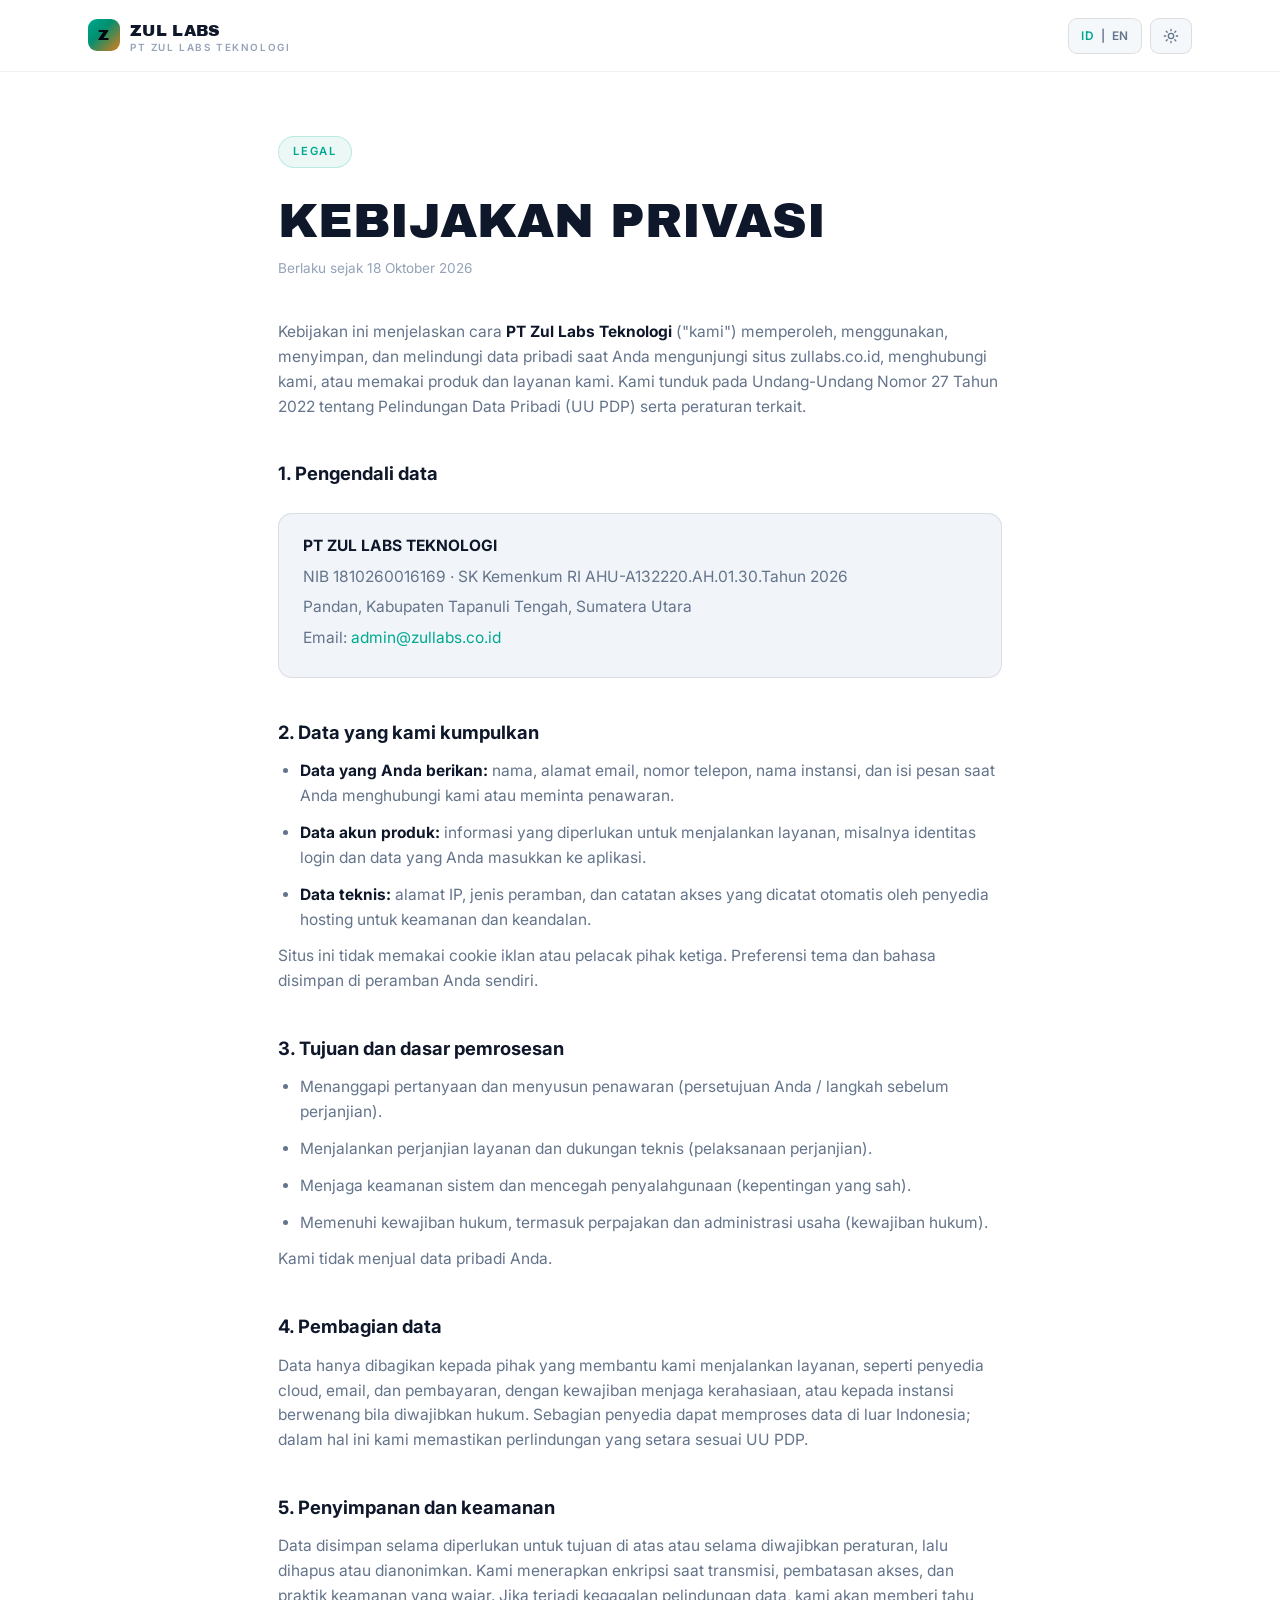
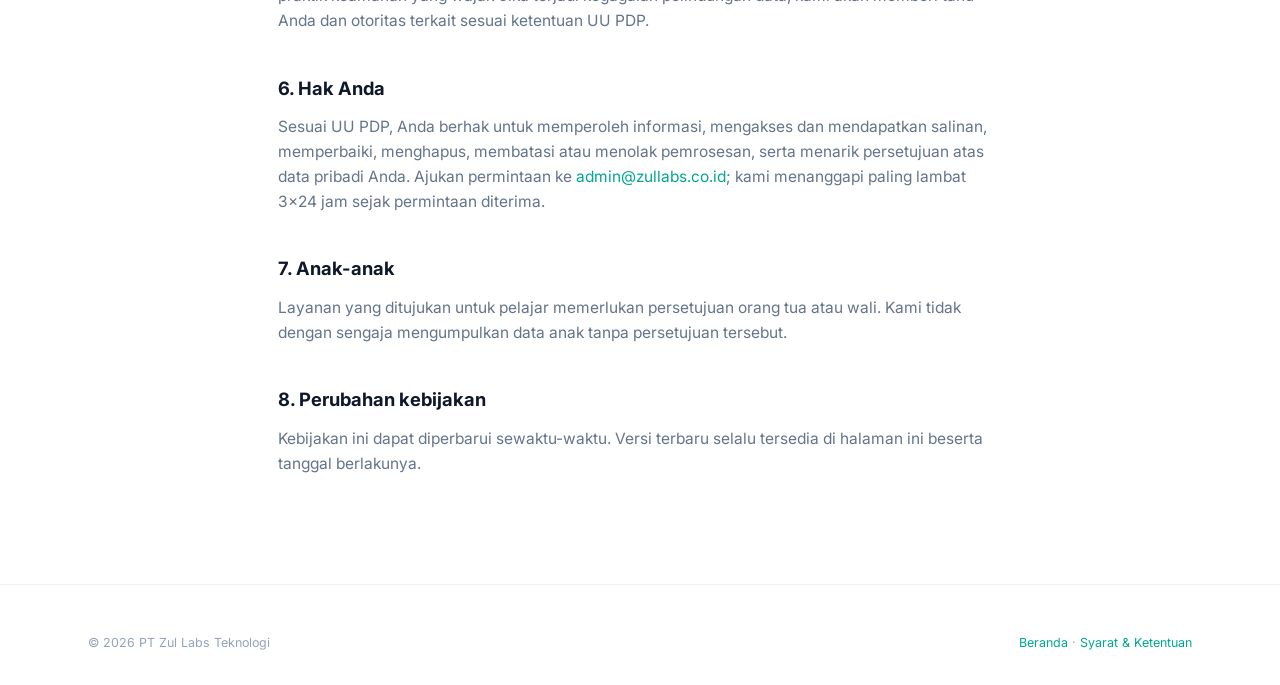
==== kebijakan-privasi.html @ 1d4d6864 "Situs resmi PT Zul Labs Teknologi (zullabs.co.id) Co-Authored-By: Claude Opus 5.5 <noreply@anthropic" ====
<!doctype html>
<html lang="id">
<head>
<meta charset="utf-8">
<meta name="viewport" content="width=device-width,initial-scale=1">
<title>Kebijakan Privasi — PT Zul Labs Teknologi</title>
<meta name="description" content="Kebijakan privasi PT Zul Labs Teknologi: data yang kami kumpulkan, cara penggunaan, dan hak Anda sesuai UU No. 27 Tahun 2022 tentang Pelindungan Data Pribadi.">
<link rel="canonical" href="https://zullabs.co.id/kebijakan-privasi.html">
<meta name="theme-color" content="#030711">
<link rel="icon" href="assets/favicon.svg" type="image/svg+xml">
<link rel="preconnect" href="https://fonts.googleapis.com">
<link rel="preconnect" href="https://fonts.gstatic.com" crossorigin>
<link rel="stylesheet" href="https://fonts.googleapis.com/css2?family=Archivo+Black&family=Inter:wght@300;400;500;600;700&display=swap">
<link rel="stylesheet" href="assets/styles.css">
</head>
<body>
<header class="nav">
  <div class="wrap">
    <a class="brand" href="./"><span class="brand-mark" aria-hidden="true">Z</span><span>Zul Labs<small>PT Zul Labs Teknologi</small></span></a>
    <div class="nav-tools">
      <button class="pill-btn" id="langBtn" type="button" aria-label="Ganti bahasa / Switch language"><span class="on">ID</span>|<span>EN</span></button>
      <button class="pill-btn" id="themeBtn" type="button" aria-label="Ganti tema terang/gelap"><svg viewBox="0 0 24 24" fill="none" stroke="currentColor" stroke-width="2" stroke-linecap="round"><circle cx="12" cy="12" r="4"/><path d="M12 2v2M12 20v2M4.9 4.9l1.4 1.4M17.7 17.7l1.4 1.4M2 12h2M20 12h2M4.9 19.1l1.4-1.4M17.7 6.3l1.4-1.4"/></svg></button>
    </div>
  </div>
</header>

<main class="doc">
  <div class="wrap">
    <article class="lang-block" lang="id">
      <div class="sh-label">Legal</div>
      <h1>Kebijakan Privasi</h1>
      <p class="meta">Berlaku sejak 18 Oktober 2026</p>

      <p>Kebijakan ini menjelaskan cara <strong>PT Zul Labs Teknologi</strong> ("kami") memperoleh, menggunakan, menyimpan, dan melindungi data pribadi saat Anda mengunjungi situs zullabs.co.id, menghubungi kami, atau memakai produk dan layanan kami. Kami tunduk pada Undang-Undang Nomor 27 Tahun 2022 tentang Pelindungan Data Pribadi (UU PDP) serta peraturan terkait.</p>

      <h2>1. Pengendali data</h2>
      <div class="box">
        <p><strong>PT ZUL LABS TEKNOLOGI</strong></p>
        <p>NIB 1810260016169 · SK Kemenkum RI AHU-A132220.AH.01.30.Tahun 2026</p>
        <p>Pandan, Kabupaten Tapanuli Tengah, Sumatera Utara</p>
        <p>Email: <a href="mailto:admin@zullabs.co.id">admin@zullabs.co.id</a></p>
      </div>

      <h2>2. Data yang kami kumpulkan</h2>
      <ul>
        <li><strong>Data yang Anda berikan:</strong> nama, alamat email, nomor telepon, nama instansi, dan isi pesan saat Anda menghubungi kami atau meminta penawaran.</li>
        <li><strong>Data akun produk:</strong> informasi yang diperlukan untuk menjalankan layanan, misalnya identitas login dan data yang Anda masukkan ke aplikasi.</li>
        <li><strong>Data teknis:</strong> alamat IP, jenis peramban, dan catatan akses yang dicatat otomatis oleh penyedia hosting untuk keamanan dan keandalan.</li>
      </ul>
      <p>Situs ini tidak memakai cookie iklan atau pelacak pihak ketiga. Preferensi tema dan bahasa disimpan di peramban Anda sendiri.</p>

      <h2>3. Tujuan dan dasar pemrosesan</h2>
      <ul>
        <li>Menanggapi pertanyaan dan menyusun penawaran (persetujuan Anda / langkah sebelum perjanjian).</li>
        <li>Menjalankan perjanjian layanan dan dukungan teknis (pelaksanaan perjanjian).</li>
        <li>Menjaga keamanan sistem dan mencegah penyalahgunaan (kepentingan yang sah).</li>
        <li>Memenuhi kewajiban hukum, termasuk perpajakan dan administrasi usaha (kewajiban hukum).</li>
      </ul>
      <p>Kami tidak menjual data pribadi Anda.</p>

      <h2>4. Pembagian data</h2>
      <p>Data hanya dibagikan kepada pihak yang membantu kami menjalankan layanan, seperti penyedia cloud, email, dan pembayaran, dengan kewajiban menjaga kerahasiaan, atau kepada instansi berwenang bila diwajibkan hukum. Sebagian penyedia dapat memproses data di luar Indonesia; dalam hal ini kami memastikan perlindungan yang setara sesuai UU PDP.</p>

      <h2>5. Penyimpanan dan keamanan</h2>
      <p>Data disimpan selama diperlukan untuk tujuan di atas atau selama diwajibkan peraturan, lalu dihapus atau dianonimkan. Kami menerapkan enkripsi saat transmisi, pembatasan akses, dan praktik keamanan yang wajar. Jika terjadi kegagalan pelindungan data, kami akan memberi tahu Anda dan otoritas terkait sesuai ketentuan UU PDP.</p>

      <h2>6. Hak Anda</h2>
      <p>Sesuai UU PDP, Anda berhak untuk memperoleh informasi, mengakses dan mendapatkan salinan, memperbaiki, menghapus, membatasi atau menolak pemrosesan, serta menarik persetujuan atas data pribadi Anda. Ajukan permintaan ke <a href="mailto:admin@zullabs.co.id">admin@zullabs.co.id</a>; kami menanggapi paling lambat 3×24 jam sejak permintaan diterima.</p>

      <h2>7. Anak-anak</h2>
      <p>Layanan yang ditujukan untuk pelajar memerlukan persetujuan orang tua atau wali. Kami tidak dengan sengaja mengumpulkan data anak tanpa persetujuan tersebut.</p>

      <h2>8. Perubahan kebijakan</h2>
      <p>Kebijakan ini dapat diperbarui sewaktu-waktu. Versi terbaru selalu tersedia di halaman ini beserta tanggal berlakunya.</p>
    </article>

    <article class="lang-block" lang="en" hidden>
      <div class="sh-label">Legal</div>
      <h1>Privacy Policy</h1>
      <p class="meta">Effective 18 October 2026</p>

      <p>This policy explains how <strong>PT Zul Labs Teknologi</strong> ("we") collects, uses, stores, and protects personal data when you visit zullabs.co.id, contact us, or use our products and services. We comply with Indonesian Law No. 27 of 2022 on Personal Data Protection (PDP Law) and related regulations. The Indonesian version prevails in case of any difference.</p>

      <h2>1. Data controller</h2>
      <div class="box">
        <p><strong>PT ZUL LABS TEKNOLOGI</strong></p>
        <p>Business ID (NIB) 1810260016169 · Ministry of Law decree AHU-A132220.AH.01.30.Tahun 2026</p>
        <p>Pandan, Central Tapanuli, North Sumatra, Indonesia</p>
        <p>Email: <a href="mailto:admin@zullabs.co.id">admin@zullabs.co.id</a></p>
      </div>

      <h2>2. Data we collect</h2>
      <ul>
        <li><strong>Data you provide:</strong> name, email, phone number, organization, and message content when you contact us or request a quote.</li>
        <li><strong>Product account data:</strong> information needed to operate a service, such as login identity and data you enter into an app.</li>
        <li><strong>Technical data:</strong> IP address, browser type, and access logs recorded automatically by our hosting provider for security and reliability.</li>
      </ul>
      <p>This site uses no advertising cookies or third-party trackers. Theme and language preferences are stored in your own browser.</p>

      <h2>3. Purposes and legal bases</h2>
      <ul>
        <li>Responding to enquiries and preparing quotes (consent / pre-contract steps).</li>
        <li>Performing service agreements and technical support (contract).</li>
        <li>Keeping systems secure and preventing abuse (legitimate interest).</li>
        <li>Meeting legal obligations, including tax and business administration (legal obligation).</li>
      </ul>
      <p>We do not sell your personal data.</p>

      <h2>4. Sharing</h2>
      <p>We share data only with providers that help us run our services, such as cloud, email, and payment providers bound by confidentiality, or with authorities when required by law. Some providers may process data outside Indonesia; where they do, we ensure equivalent protection as required by the PDP Law.</p>

      <h2>5. Retention and security</h2>
      <p>We keep data only as long as needed for the purposes above or as required by law, then delete or anonymize it. We use encryption in transit, access controls, and reasonable security practices. If a personal data breach occurs, we will notify you and the relevant authority as required by the PDP Law.</p>

      <h2>6. Your rights</h2>
      <p>Under the PDP Law you may request information about, access and copy, correct, delete, restrict or object to processing of, and withdraw consent for your personal data. Send requests to <a href="mailto:admin@zullabs.co.id">admin@zullabs.co.id</a>; we respond within 3×24 hours of receipt.</p>

      <h2>7. Children</h2>
      <p>Services intended for students require consent from a parent or guardian. We do not knowingly collect children's data without that consent.</p>

      <h2>8. Changes</h2>
      <p>We may update this policy from time to time. The latest version and its effective date are always on this page.</p>
    </article>
  </div>
</main>

<footer class="footer">
  <div class="wrap">
    <div class="footer-bottom" style="margin-top:0;border-top:0;padding-top:0">
      <span>© <span id="year">2026</span> PT Zul Labs Teknologi</span>
      <span><a href="./">Beranda</a> · <a href="syarat-ketentuan.html">Syarat & Ketentuan</a></span>
    </div>
  </div>
</footer>
<script src="assets/site.js"></script>
</body>
</html>
---- assets/styles.css ----
/* PT Zul Labs Teknologi — Zul Labs UI */
:root{
  --bg:#030711;--bg-soft:#0b1121;--surface:#1e293b;--surface-glass:rgba(30,41,59,.5);
  --border:rgba(255,255,255,.06);--border-2:rgba(255,255,255,.1);--border-3:rgba(255,255,255,.15);
  --text:#f8fafc;--text-2:#94a3b8;--text-3:#64748b;
  --teal:#00e5c7;--teal-g:rgba(0,229,199,.1);--teal-glow:rgba(0,229,199,.25);
  --amber:#ff9e4a;--amber-g:rgba(255,158,74,.08);
  --gradient:linear-gradient(135deg,#00e5c7 0%,#00c4a8 40%,#ff9e4a 100%);
  --nav-bg:rgba(3,7,17,.6);
  --f-display:'Archivo Black',Impact,sans-serif;--f-body:'Inter',system-ui,sans-serif;
  --max-w:1200px;--nav-h:72px;
  color-scheme:dark;
}
@media(prefers-color-scheme:light){
  :root:not([data-theme="dark"]){
    --bg:#fff;--bg-soft:#f1f5f9;--surface:#e2e8f0;--surface-glass:rgba(241,245,249,.7);
    --border:rgba(0,0,0,.06);--border-2:rgba(0,0,0,.1);--border-3:rgba(0,0,0,.14);
    --text:#0f172a;--text-2:#64748b;--text-3:#94a3b8;
    --teal:#00a890;--teal-g:rgba(0,168,144,.08);--teal-glow:rgba(0,168,144,.2);
    --amber:#e07a18;--amber-g:rgba(224,122,24,.08);
    --gradient:linear-gradient(135deg,#00a890 0%,#009070 40%,#e07a18 100%);
    --nav-bg:rgba(255,255,255,.7);color-scheme:light;
  }
}
:root[data-theme="light"]{
  --bg:#fff;--bg-soft:#f1f5f9;--surface:#e2e8f0;--surface-glass:rgba(241,245,249,.7);
  --border:rgba(0,0,0,.06);--border-2:rgba(0,0,0,.1);--border-3:rgba(0,0,0,.14);
  --text:#0f172a;--text-2:#64748b;--text-3:#94a3b8;
  --teal:#00a890;--teal-g:rgba(0,168,144,.08);--teal-glow:rgba(0,168,144,.2);
  --amber:#e07a18;--amber-g:rgba(224,122,24,.08);
  --gradient:linear-gradient(135deg,#00a890 0%,#009070 40%,#e07a18 100%);
  --nav-bg:rgba(255,255,255,.7);color-scheme:light;
}

*,*::before,*::after{box-sizing:border-box;margin:0;padding:0}
html{scroll-behavior:smooth;scroll-padding-top:calc(var(--nav-h) + 16px)}
body{background:var(--bg);color:var(--text);font-family:var(--f-body);line-height:1.6;-webkit-font-smoothing:antialiased;overflow-x:hidden}
a{color:var(--teal);text-decoration:none;transition:color .2s}
a:hover{color:var(--amber)}
img,svg{display:block;max-width:100%}
.wrap{max-width:var(--max-w);margin:0 auto;padding:0 clamp(16px,5vw,48px)}
.sect{padding:clamp(80px,12vw,140px) 0;position:relative}
.skip{position:absolute;left:-9999px;top:8px;background:var(--teal);color:var(--bg);padding:8px 14px;border-radius:8px;z-index:200}
.skip:focus{left:8px}
:focus-visible{outline:2px solid var(--teal);outline-offset:3px;border-radius:4px}

/* Nav */
.nav{position:fixed;top:0;left:0;right:0;z-index:100;height:var(--nav-h);backdrop-filter:blur(16px);-webkit-backdrop-filter:blur(16px);background:var(--nav-bg);border-bottom:1px solid var(--border)}
.nav .wrap{height:100%;display:flex;align-items:center;gap:24px}
.brand{display:flex;align-items:center;gap:10px;color:var(--text);font-family:var(--f-display);font-size:1rem;letter-spacing:.02em;text-transform:uppercase}
.brand:hover{color:var(--text)}
.brand-mark{width:32px;height:32px;border-radius:9px;background:var(--gradient);display:grid;place-items:center;color:#030711;font-size:.95rem}
.brand small{display:block;font-family:var(--f-body);font-size:.62rem;font-weight:600;letter-spacing:.16em;color:var(--text-3);text-transform:uppercase;line-height:1}
.nav-links{display:flex;gap:28px;margin-left:auto;list-style:none}
.nav-links a{color:var(--text-2);font-size:.85rem;font-weight:500}
.nav-links a:hover{color:var(--text)}
.nav-tools{display:flex;align-items:center;gap:8px}
.pill-btn{display:inline-flex;align-items:center;gap:6px;height:36px;padding:0 12px;border-radius:9px;border:1px solid var(--border-2);background:var(--surface-glass);color:var(--text-2);font:600 .74rem var(--f-body);letter-spacing:.06em;cursor:pointer;transition:border-color .2s,color .2s}
.pill-btn:hover{border-color:var(--border-3);color:var(--text)}
.pill-btn .on{color:var(--teal)}
.pill-btn svg{width:16px;height:16px;flex:none;max-width:none}
.nav-tools .pill-btn{flex:none}
.brand + .nav-tools{margin-left:auto}
@media(max-width:420px){.brand small{display:none}.nav .wrap{gap:12px}.pill-btn{padding:0 10px}}
.menu-btn{display:none}
@media(max-width:900px){
  .nav-links{position:fixed;inset:var(--nav-h) 0 0 0;flex-direction:column;gap:0;padding:24px clamp(16px,5vw,48px);background:var(--bg);transform:translateX(100%);transition:transform .35s cubic-bezier(.4,0,.2,1);margin:0;height:calc(100dvh - var(--nav-h))}
  .nav-links.open{transform:translateX(0)}
  .nav-links a{display:block;padding:16px 0;font-size:1.1rem;border-bottom:1px solid var(--border)}
  .nav-tools{margin-left:auto}
  .menu-btn{display:inline-flex}
}

/* Buttons */
.btn{display:inline-flex;align-items:center;gap:8px;padding:14px 28px;border-radius:10px;font:600 .92rem var(--f-body);transition:transform .25s,background .25s,box-shadow .25s,border-color .25s,color .25s;cursor:pointer;border:0}
.btn--primary{background:var(--teal);color:var(--bg)}
.btn--primary:hover{background:var(--amber);color:var(--bg);transform:translateY(-2px);box-shadow:0 8px 32px var(--teal-glow)}
.btn--glass{background:var(--surface-glass);color:var(--text-2);border:1px solid var(--border-2);backdrop-filter:blur(8px)}
.btn--glass:hover{border-color:var(--border-3);color:var(--text);transform:translateY(-2px)}
.btn svg{width:18px;height:18px}

/* Section header */
.sh-label{display:inline-block;font-size:.7rem;font-weight:600;letter-spacing:.16em;text-transform:uppercase;color:var(--teal);background:var(--teal-g);border:1px solid var(--teal-glow);padding:6px 14px;border-radius:999px;margin-bottom:20px}
.sh-title{font-family:var(--f-display);font-size:clamp(2rem,5vw,3.4rem);line-height:1.05;text-transform:uppercase;letter-spacing:-.01em;max-width:760px;font-weight:400}
.sh-sub{color:var(--text-2);font-weight:300;font-size:1.05rem;max-width:560px;margin-top:16px}
.sh{margin-bottom:56px}

/* Hero */
.hero{min-height:100svh;display:flex;align-items:center;padding:calc(var(--nav-h) + 48px) 0 64px;position:relative;overflow:hidden}
.hero::before{content:'';position:absolute;inset:0;pointer-events:none;background:radial-gradient(ellipse 800px 600px at 15% 50%,rgba(0,229,199,.07),transparent 70%),radial-gradient(ellipse 600px 500px at 80% 30%,rgba(255,158,74,.05),transparent 70%),radial-gradient(ellipse 400px 400px at 50% 90%,rgba(0,229,199,.03),transparent)}
.hero .wrap{position:relative;width:100%}
.hero-chip{display:inline-flex;align-items:center;gap:8px;font-size:.72rem;font-weight:600;letter-spacing:.14em;text-transform:uppercase;color:var(--text-2);border:1px solid var(--border-2);background:var(--surface-glass);padding:7px 14px;border-radius:999px;animation:blurIn .8s ease both}
.hero-chip i{width:7px;height:7px;border-radius:50%;background:var(--teal);box-shadow:0 0 10px var(--teal)}
.hero h1{font-family:var(--f-display);font-weight:400;font-size:clamp(2.6rem,8vw,6.2rem);line-height:1.02;text-transform:uppercase;letter-spacing:-.02em;margin:24px 0;animation:blurIn .8s .15s ease both}
.word-slider{display:inline-block;height:1.08em;overflow:hidden;vertical-align:bottom;font-size:min(.85em,7.4vw);white-space:nowrap;max-width:100%}
.word-track{display:flex;flex-direction:column;animation:wordSlide 10s cubic-bezier(.4,0,.2,1) infinite}
.word-track span{display:block;height:1.08em;background:var(--gradient);background-size:200% auto;-webkit-background-clip:text;background-clip:text;-webkit-text-fill-color:transparent;animation:shimmer 4s linear infinite}
.hero-sub{color:var(--text-2);font-weight:300;font-size:clamp(1rem,1.6vw,1.2rem);max-width:600px;animation:blurIn .8s .3s ease both}
.hero-actions{display:flex;flex-wrap:wrap;gap:12px;margin-top:36px;animation:blurIn .8s .45s ease both}
.hero-legal{margin-top:40px;font-size:.78rem;color:var(--text-3);animation:blurIn .8s .6s ease both}
.hero-legal b{color:var(--text-2);font-weight:600}

/* Trust marquee */
.trust{padding:20px 0;border-top:1px solid var(--border);border-bottom:1px solid var(--border);overflow:hidden}
.trust-track{display:flex;gap:48px;width:max-content;animation:marquee 30s linear infinite}
.trust-track span{display:inline-flex;align-items:center;gap:12px;font-size:.8rem;font-weight:500;color:var(--text-2);white-space:nowrap}
.trust-track span::before{content:'';width:4px;height:4px;border-radius:50%;background:var(--teal);opacity:.6}

/* Glow cards */
.grid-4{display:grid;grid-template-columns:repeat(4,1fr);gap:16px}
.grid-3{display:grid;grid-template-columns:repeat(3,1fr);gap:20px}
@media(max-width:960px){.grid-4,.grid-3{grid-template-columns:repeat(2,1fr)}}
@media(max-width:560px){.grid-4,.grid-3{grid-template-columns:1fr}}
.glow-card{position:relative;border-radius:16px;overflow:hidden;background:var(--bg-soft);border:1px solid var(--border);transition:transform .35s cubic-bezier(.4,0,.2,1)}
.glow-card::before{content:'';position:absolute;inset:-1px;border-radius:17px;background:conic-gradient(from var(--start,0deg),transparent 60%,var(--teal) 80%,transparent 100%);opacity:0;transition:opacity .4s;z-index:0}
.glow-card:hover::before{opacity:1}
.glow-card::after{content:'';position:absolute;inset:1px;border-radius:15px;background:var(--bg-soft);z-index:1}
.glow-card:hover{transform:translateY(-4px)}
.glow-inner{position:relative;z-index:2;padding:32px 24px;height:100%;display:flex;flex-direction:column}
.svc-ico{width:44px;height:44px;border-radius:12px;display:grid;place-items:center;background:var(--teal-g);color:var(--teal);margin-bottom:20px}
.svc-ico svg{width:22px;height:22px}
.glow-inner h3{font-family:var(--f-display);font-weight:400;font-size:1rem;text-transform:uppercase;letter-spacing:.02em;margin-bottom:10px}
.glow-inner p{color:var(--text-2);font-size:.88rem}
.glow-num{font-family:var(--f-display);font-size:.8rem;color:var(--text-3);margin-bottom:16px}

/* Product cards */
.prod-top{display:flex;align-items:center;justify-content:space-between;margin-bottom:18px}
.prod-cat{font-size:.66rem;font-weight:600;letter-spacing:.12em;text-transform:uppercase;padding:4px 10px;border-radius:999px;color:var(--amber);background:var(--amber-g);border:1px solid rgba(255,158,74,.2)}
.prod-logo{width:40px;height:40px;border-radius:11px;display:grid;place-items:center;font-family:var(--f-display);font-size:1rem;color:#030711;background:var(--_g,var(--gradient))}
.tech{display:flex;flex-wrap:wrap;gap:6px;margin-top:auto;padding-top:20px}
.tech span{font-size:.66rem;font-weight:500;padding:3px 9px;border-radius:5px;color:var(--text-2);background:rgba(127,127,127,.06);border:1px solid var(--border)}

/* About / legal */
.about{display:grid;grid-template-columns:1.1fr 1fr;gap:clamp(32px,5vw,64px);align-items:start}
@media(max-width:860px){.about{grid-template-columns:1fr}}
.about-text p{color:var(--text-2);font-size:1.02rem;font-weight:300;margin-bottom:18px}
.about-text p strong{color:var(--text);font-weight:600}
.stats{display:grid;grid-template-columns:1fr 1fr;gap:1px;background:var(--border-2);border:1px solid var(--border-2);border-radius:16px;overflow:hidden;margin-top:32px}
.stat{background:var(--bg);padding:24px}
.stat b{display:block;font-family:var(--f-display);font-weight:400;font-size:2rem;font-variant-numeric:tabular-nums;background:var(--gradient);-webkit-background-clip:text;background-clip:text;-webkit-text-fill-color:transparent}
.stat span{font-size:.8rem;color:var(--text-2)}
.legal-card{border:1px solid var(--border-2);border-radius:20px;background:var(--surface-glass);backdrop-filter:blur(16px);-webkit-backdrop-filter:blur(16px);overflow:hidden}
.legal-head{padding:20px 24px;border-bottom:1px solid var(--border-2);display:flex;align-items:center;gap:12px}
.legal-head svg{width:22px;height:22px;color:var(--teal);flex:none}
.legal-head h3{font-family:var(--f-display);font-weight:400;font-size:.95rem;text-transform:uppercase;letter-spacing:.02em}
.legal-head p{font-size:.75rem;color:var(--text-3)}
.legal-list{list-style:none}
.legal-list li{display:grid;grid-template-columns:150px 1fr;gap:12px;padding:13px 24px;border-bottom:1px solid var(--border);font-size:.86rem}
.legal-list li:last-child{border-bottom:0}
.legal-list dt,.legal-list .k{color:var(--text-3);font-size:.78rem;font-weight:500}
.legal-list .v{color:var(--text);font-weight:500;word-break:break-word}
.legal-list .v.mono{font-variant-numeric:tabular-nums;letter-spacing:.02em}
@media(max-width:480px){.legal-list li{grid-template-columns:1fr;gap:2px}}

/* Process */
.steps{display:grid;grid-template-columns:repeat(4,1fr);gap:0;border:1px solid var(--border-2);border-radius:16px;overflow:hidden}
.step{padding:28px 24px;border-right:1px solid var(--border-2)}
.step:last-child{border-right:0}
.step b{font-family:var(--f-display);font-weight:400;color:var(--teal);font-size:.85rem}
.step h3{font-size:1rem;font-weight:600;margin:10px 0 6px}
.step p{font-size:.85rem;color:var(--text-2)}
@media(max-width:860px){.steps{grid-template-columns:1fr 1fr}.step:nth-child(2){border-right:0}.step:nth-child(-n+2){border-bottom:1px solid var(--border-2)}}
@media(max-width:520px){.steps{grid-template-columns:1fr}.step{border-right:0;border-bottom:1px solid var(--border-2)}.step:last-child{border-bottom:0}}

/* CTA / contact */
.cta-sect::before{content:'';position:absolute;inset:0;pointer-events:none;background:radial-gradient(ellipse 600px 500px at 50% 50%,rgba(0,229,199,.06),transparent 70%)}
.cta-card{position:relative;max-width:760px;margin:0 auto;text-align:center;background:var(--surface-glass);backdrop-filter:blur(16px);-webkit-backdrop-filter:blur(16px);border:1px solid var(--border-2);border-radius:24px;padding:clamp(40px,6vw,64px) clamp(20px,4vw,48px)}
.cta-card .sh-title{margin:0 auto}
.cta-card .sh-sub{margin:16px auto 0}
.contact-grid{display:grid;grid-template-columns:repeat(3,1fr);gap:12px;margin-top:36px;text-align:left}
@media(max-width:680px){.contact-grid{grid-template-columns:1fr}}
.contact-item{display:flex;gap:12px;padding:16px;border-radius:14px;border:1px solid var(--border-2);background:var(--bg-soft);color:var(--text);transition:border-color .2s,transform .2s}
a.contact-item:hover{border-color:var(--teal);color:var(--text);transform:translateY(-2px)}
.contact-item svg{width:20px;height:20px;color:var(--teal);flex:none;margin-top:2px}
.contact-item small{display:block;font-size:.7rem;font-weight:600;letter-spacing:.1em;text-transform:uppercase;color:var(--text-3)}
.contact-item span{font-size:.86rem;font-weight:500;word-break:break-word}

/* Footer */
.footer{border-top:1px solid var(--border);padding:48px 0 32px;font-size:.84rem;color:var(--text-2)}
.footer-grid{display:grid;grid-template-columns:1.6fr 1fr 1fr;gap:32px}
@media(max-width:760px){.footer-grid{grid-template-columns:1fr}}
.footer h4{font-size:.7rem;font-weight:600;letter-spacing:.14em;text-transform:uppercase;color:var(--text-3);margin-bottom:14px}
.footer ul{list-style:none;display:grid;gap:8px}
.footer ul a{color:var(--text-2)}
.footer ul a:hover{color:var(--teal)}
.footer-legal{margin-top:12px;font-size:.78rem;color:var(--text-3);line-height:1.7}
.footer-bottom{margin-top:40px;padding-top:24px;border-top:1px solid var(--border);display:flex;flex-wrap:wrap;justify-content:space-between;gap:12px;font-size:.78rem;color:var(--text-3)}

/* Doc pages (privasi / S&K) */
.doc{padding:calc(var(--nav-h) + 64px) 0 96px}
.doc .wrap{max-width:820px}
.doc h1{font-family:var(--f-display);font-weight:400;font-size:clamp(2rem,5vw,3rem);text-transform:uppercase;line-height:1.05;margin:8px 0 12px}
.doc .meta{color:var(--text-3);font-size:.85rem;margin-bottom:40px}
.doc h2{font-size:1.15rem;font-weight:700;margin:40px 0 12px;color:var(--text)}
.doc p,.doc li{color:var(--text-2);font-size:.97rem;margin-bottom:12px}
.doc ul,.doc ol{padding-left:22px}
.doc strong{color:var(--text)}
.doc .box{border:1px solid var(--border-2);background:var(--bg-soft);border-radius:14px;padding:20px 24px;margin:24px 0}
.doc .box p{margin:0 0 6px}
.lang-block[hidden]{display:none}

/* Motion */
.reveal{opacity:0;filter:blur(6px);transform:translateY(20px);transition:opacity .7s cubic-bezier(.16,1,.3,1),filter .7s cubic-bezier(.16,1,.3,1),transform .7s cubic-bezier(.16,1,.3,1)}
.reveal.visible{opacity:1;filter:blur(0);transform:none}
.d1{transition-delay:.1s}.d2{transition-delay:.2s}.d3{transition-delay:.3s}.d4{transition-delay:.4s}.d5{transition-delay:.5s}
@keyframes blurIn{from{opacity:0;filter:blur(8px);transform:translateY(16px)}to{opacity:1;filter:blur(0);transform:none}}
@keyframes wordSlide{0%,16%{transform:translateY(0)}20%,36%{transform:translateY(-20%)}40%,56%{transform:translateY(-40%)}60%,76%{transform:translateY(-60%)}80%,96%{transform:translateY(-80%)}}
@keyframes shimmer{0%{background-position:0% center}100%{background-position:200% center}}
@keyframes marquee{0%{transform:translateX(0)}100%{transform:translateX(-50%)}}
@media(prefers-reduced-motion:reduce){
  *,*::before,*::after{animation:none!important;transition:none!important}
  .reveal{opacity:1;filter:none;transform:none}
  html{scroll-behavior:auto}
}
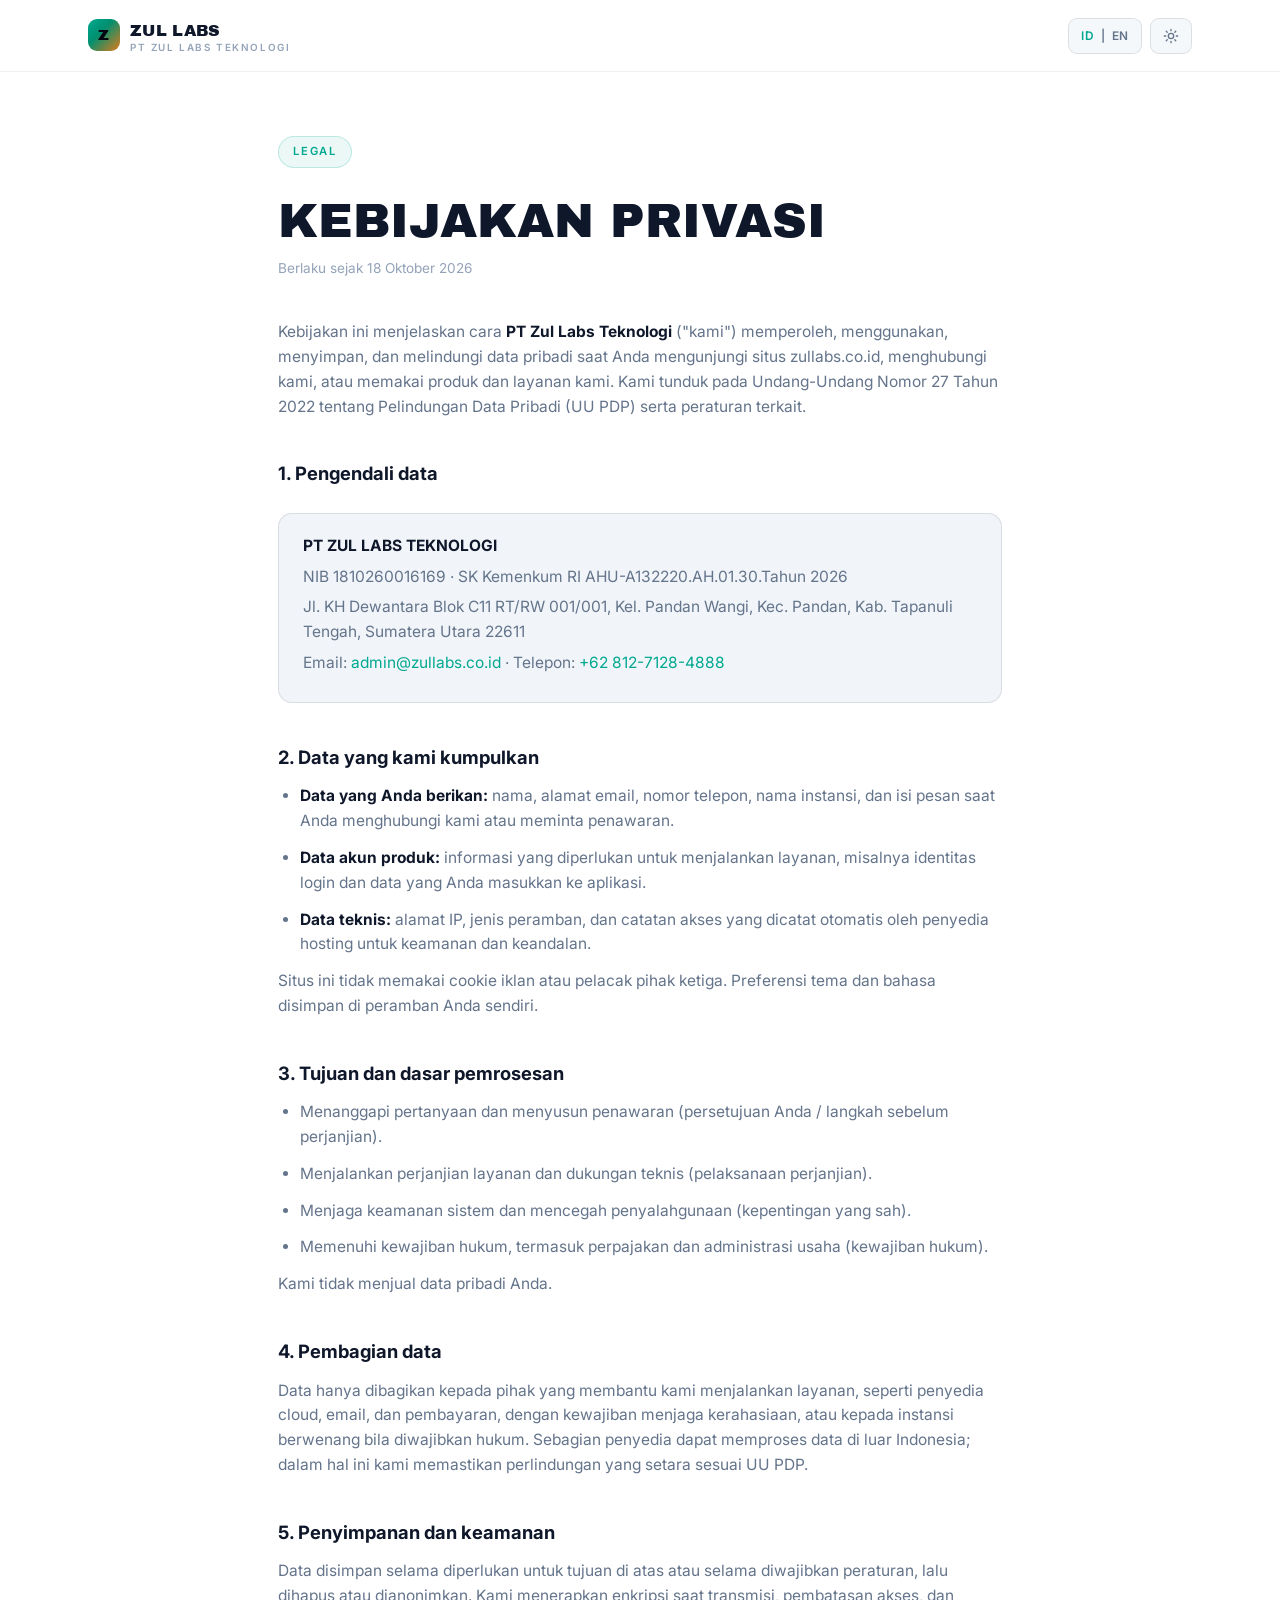
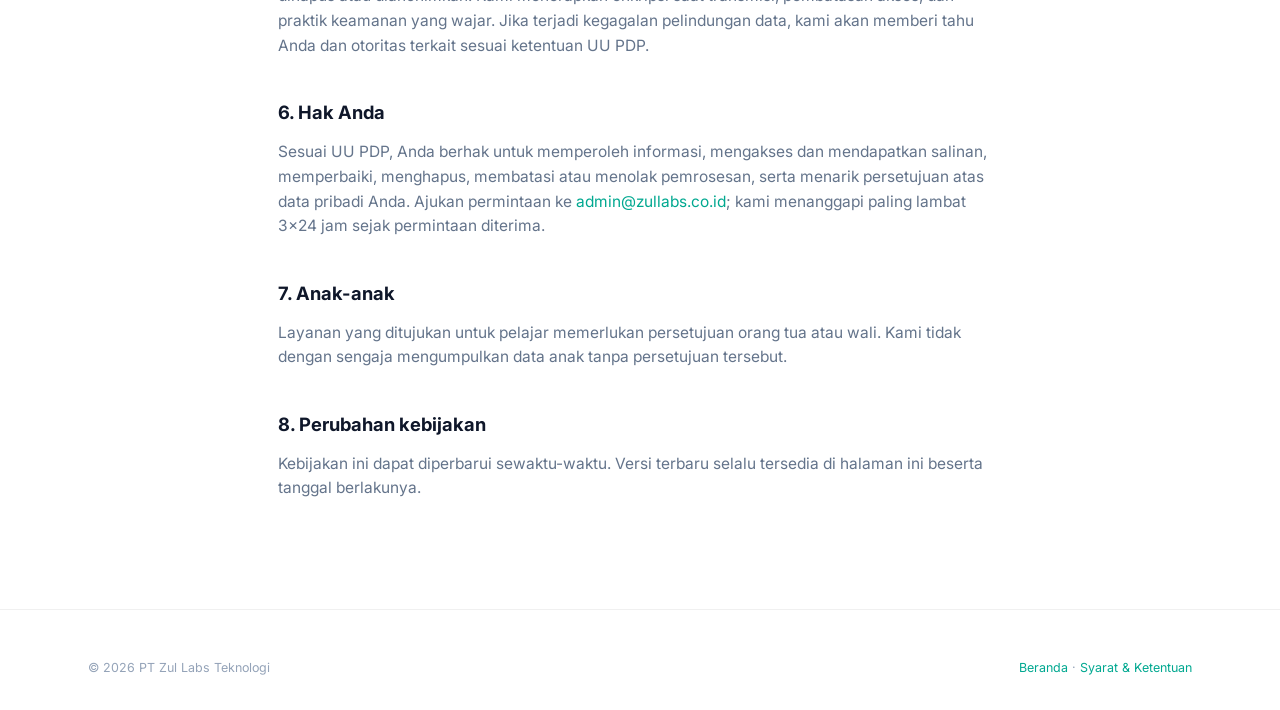
==== commit 0f1f4a5a: "Kontak: tampilkan telepon +62 812-7128-4888 dan alamat lengkap sesuai NIB Untuk verifikasi bisnis Me" ====
--- a/kebijakan-privasi.html
+++ b/kebijakan-privasi.html
@@ -37,8 +37,8 @@
       <div class="box">
         <p><strong>PT ZUL LABS TEKNOLOGI</strong></p>
         <p>NIB 1810260016169 · SK Kemenkum RI AHU-A132220.AH.01.30.Tahun 2026</p>
-        <p>Pandan, Kabupaten Tapanuli Tengah, Sumatera Utara</p>
-        <p>Email: <a href="mailto:admin@zullabs.co.id">admin@zullabs.co.id</a></p>
+        <p>Jl. KH Dewantara Blok C11 RT/RW 001/001, Kel. Pandan Wangi, Kec. Pandan, Kab. Tapanuli Tengah, Sumatera Utara 22611</p>
+        <p>Email: <a href="mailto:admin@zullabs.co.id">admin@zullabs.co.id</a> · Telepon: <a href="tel:+6281271284888">+62 812-7128-4888</a></p>
       </div>
 
       <h2>2. Data yang kami kumpulkan</h2>
@@ -85,8 +85,8 @@
       <div class="box">
         <p><strong>PT ZUL LABS TEKNOLOGI</strong></p>
         <p>Business ID (NIB) 1810260016169 · Ministry of Law decree AHU-A132220.AH.01.30.Tahun 2026</p>
-        <p>Pandan, Central Tapanuli, North Sumatra, Indonesia</p>
-        <p>Email: <a href="mailto:admin@zullabs.co.id">admin@zullabs.co.id</a></p>
+        <p>Jl. KH Dewantara Blok C11 RT/RW 001/001, Pandan Wangi, Pandan, Central Tapanuli, North Sumatra 22611, Indonesia</p>
+        <p>Email: <a href="mailto:admin@zullabs.co.id">admin@zullabs.co.id</a> · Phone: <a href="tel:+6281271284888">+62 812-7128-4888</a></p>
       </div>
 
       <h2>2. Data we collect</h2>
